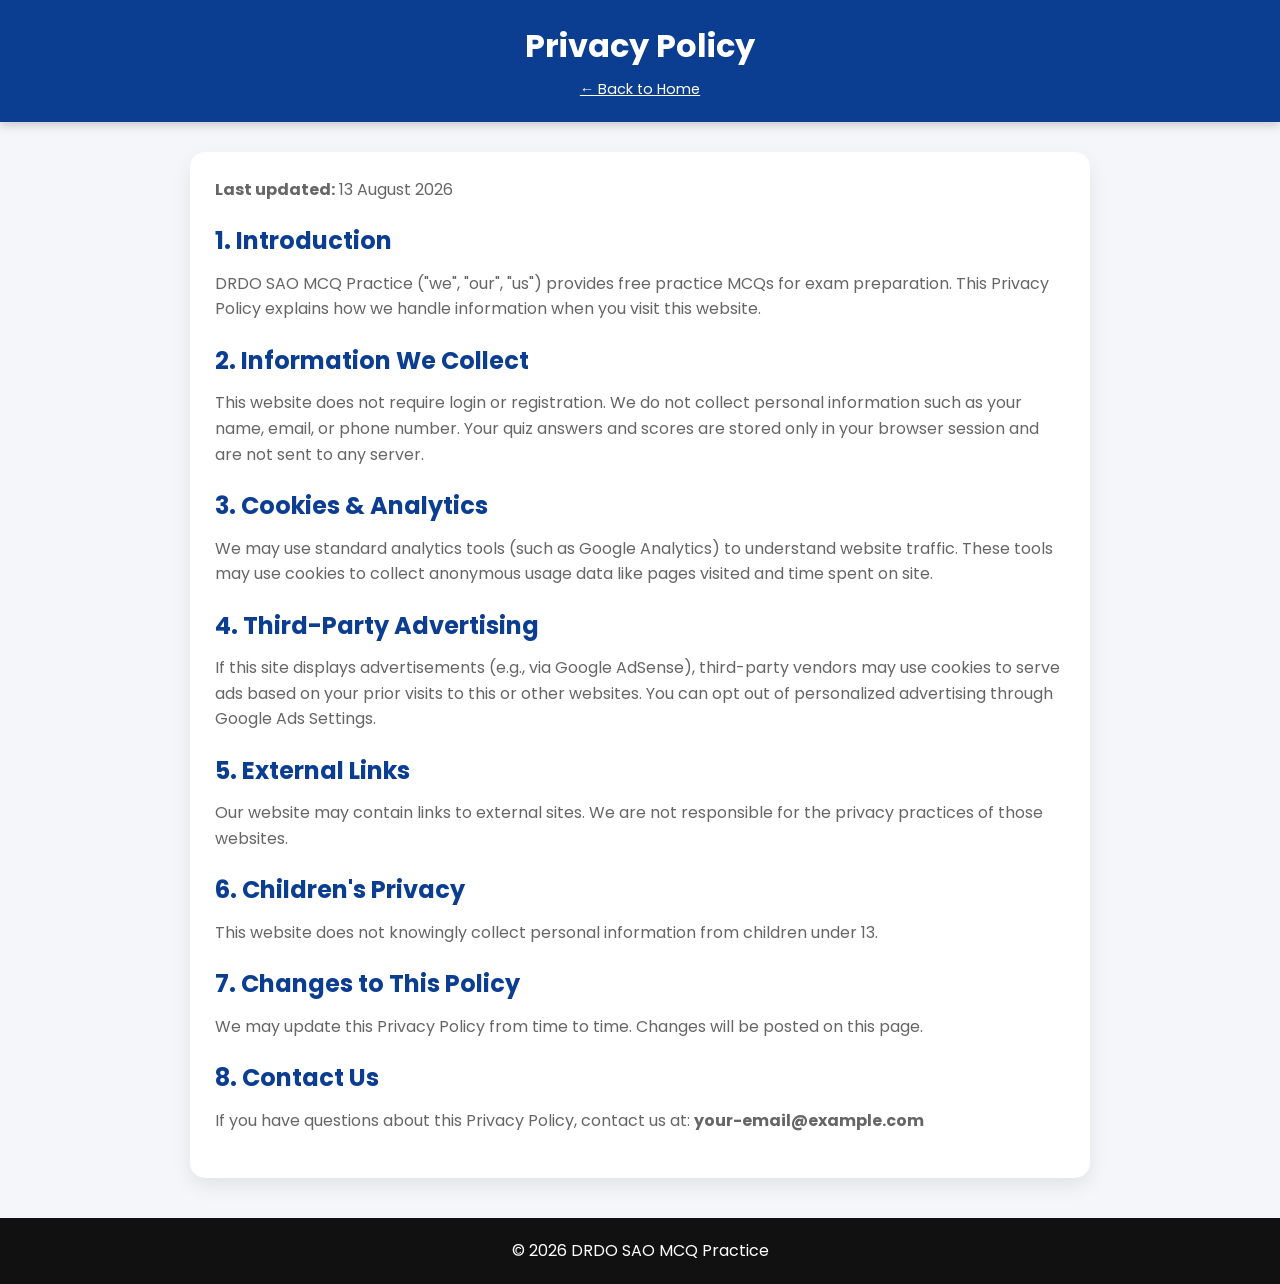
==== privacy-policy.html @ cf144092 "Add files via upload" ====
<!DOCTYPE html>
<html lang="en">
<head>
    <meta charset="UTF-8">
    <meta name="viewport" content="width=device-width, initial-scale=1.0">
    <title>Privacy Policy - DRDO SAO MCQ Practice</title>
    <meta name="description" content="Privacy Policy for DRDO SAO MCQ Practice website.">
    <meta name="robots" content="index, follow">
    <link rel="canonical" href="https://yourdomain.com/privacy-policy.html">
    <link href="https://fonts.googleapis.com/css2?family=Poppins:wght@300;400;500;600;700&display=swap" rel="stylesheet">
    <link rel="stylesheet" href="style.css">
</head>
<body>
    <header>
        <h1>Privacy Policy</h1>
        <a href="index.html" style="color:#fff;text-decoration:underline;font-size:0.9rem;">← Back to Home</a>
    </header>

    <div class="container">
        <div class="card" style="text-align:left;">
            <p><strong>Last updated:</strong> 13 August 2026</p>

            <h2 style="margin-top:20px;color:#0b3d91;">1. Introduction</h2>
            <p>DRDO SAO MCQ Practice ("we", "our", "us") provides free practice MCQs for exam preparation. This Privacy Policy explains how we handle information when you visit this website.</p>

            <h2 style="margin-top:20px;color:#0b3d91;">2. Information We Collect</h2>
            <p>This website does not require login or registration. We do not collect personal information such as your name, email, or phone number. Your quiz answers and scores are stored only in your browser session and are not sent to any server.</p>

            <h2 style="margin-top:20px;color:#0b3d91;">3. Cookies & Analytics</h2>
            <p>We may use standard analytics tools (such as Google Analytics) to understand website traffic. These tools may use cookies to collect anonymous usage data like pages visited and time spent on site.</p>

            <h2 style="margin-top:20px;color:#0b3d91;">4. Third-Party Advertising</h2>
            <p>If this site displays advertisements (e.g., via Google AdSense), third-party vendors may use cookies to serve ads based on your prior visits to this or other websites. You can opt out of personalized advertising through Google Ads Settings.</p>

            <h2 style="margin-top:20px;color:#0b3d91;">5. External Links</h2>
            <p>Our website may contain links to external sites. We are not responsible for the privacy practices of those websites.</p>

            <h2 style="margin-top:20px;color:#0b3d91;">6. Children's Privacy</h2>
            <p>This website does not knowingly collect personal information from children under 13.</p>

            <h2 style="margin-top:20px;color:#0b3d91;">7. Changes to This Policy</h2>
            <p>We may update this Privacy Policy from time to time. Changes will be posted on this page.</p>

            <h2 style="margin-top:20px;color:#0b3d91;">8. Contact Us</h2>
            <p>If you have questions about this Privacy Policy, contact us at: <strong>your-email@example.com</strong></p>
        </div>
    </div>

    <footer>
        <p>© 2026 DRDO SAO MCQ Practice</p>
    </footer>
</body>
</html>
---- style.css ----
* {
    margin: 0;
    padding: 0;
    box-sizing: border-box;
    font-family: 'Poppins', sans-serif;
}

body {
    background: #f4f6f9;
    color: #222;
    line-height: 1.6;
}

header {
    background: #0b3d91;
    color: #fff;
    padding: 20px;
    text-align: center;
    box-shadow: 0 3px 10px rgba(0,0,0,.2);
}

header h1 {
    font-size: 2rem;
    margin-bottom: 5px;
}

.container {
    width: 90%;
    max-width: 900px;
    margin: 30px auto;
}

.grid {
    display: grid;
    grid-template-columns: repeat(auto-fit, minmax(280px, 1fr));
    gap: 25px;
}

.card {
    background: #fff;
    padding: 25px;
    border-radius: 15px;
    box-shadow: 0 8px 20px rgba(0,0,0,.08);
    transition: transform .3s;
}

.grid .card:hover {
    transform: translateY(-8px);
}

.card h2 {
    color: #0b3d91;
    margin-bottom: 10px;
}

.card p {
    color: #666;
    margin-bottom: 20px;
}

.btn {
    display: inline-block;
    padding: 12px 24px;
    background: #0b3d91;
    color: #fff;
    text-decoration: none;
    border-radius: 8px;
    font-weight: 600;
    border: none;
    cursor: pointer;
    transition: background .3s;
}

.btn:hover {
    background: #082b66;
}

.quiz-header {
    display: flex;
    justify-content: space-between;
    align-items: center;
    border-bottom: 2px solid #eee;
    padding-bottom: 15px;
    margin-bottom: 20px;
}

.score-board {
    font-weight: 600;
    background: #eef3fc;
    color: #0b3d91;
    padding: 6px 14px;
    border-radius: 20px;
}

.question-text {
    font-size: 1.15rem;
    color: #333;
    margin-bottom: 20px;
}

.options-container {
    display: flex;
    flex-direction: column;
    gap: 12px;
    margin-bottom: 20px;
}

.option {
    width: 100%;
    text-align: left;
    padding: 12px 18px;
    background: #f8f9fa;
    border: 2px solid #e2e8f0;
    border-radius: 8px;
    font-size: 1rem;
    cursor: pointer;
    transition: all .2s;
}

.option:hover:not(:disabled) {
    background: #edf2f7;
    border-color: #cbd5e0;
}

.option:disabled {
    cursor: not-allowed;
}

.explanation-box {
    margin-top: 15px;
    padding: 12px 15px;
    background: #eef6ff;
    border-left: 4px solid #0b3d91;
    border-radius: 4px;
    font-size: 0.95rem;
}

.nav-buttons {
    display: flex;
    justify-content: space-between;
    margin-top: 25px;
}

footer {
    margin-top: 40px;
    padding: 20px;
    background: #111;
    color: #fff;
    text-align: center;
}
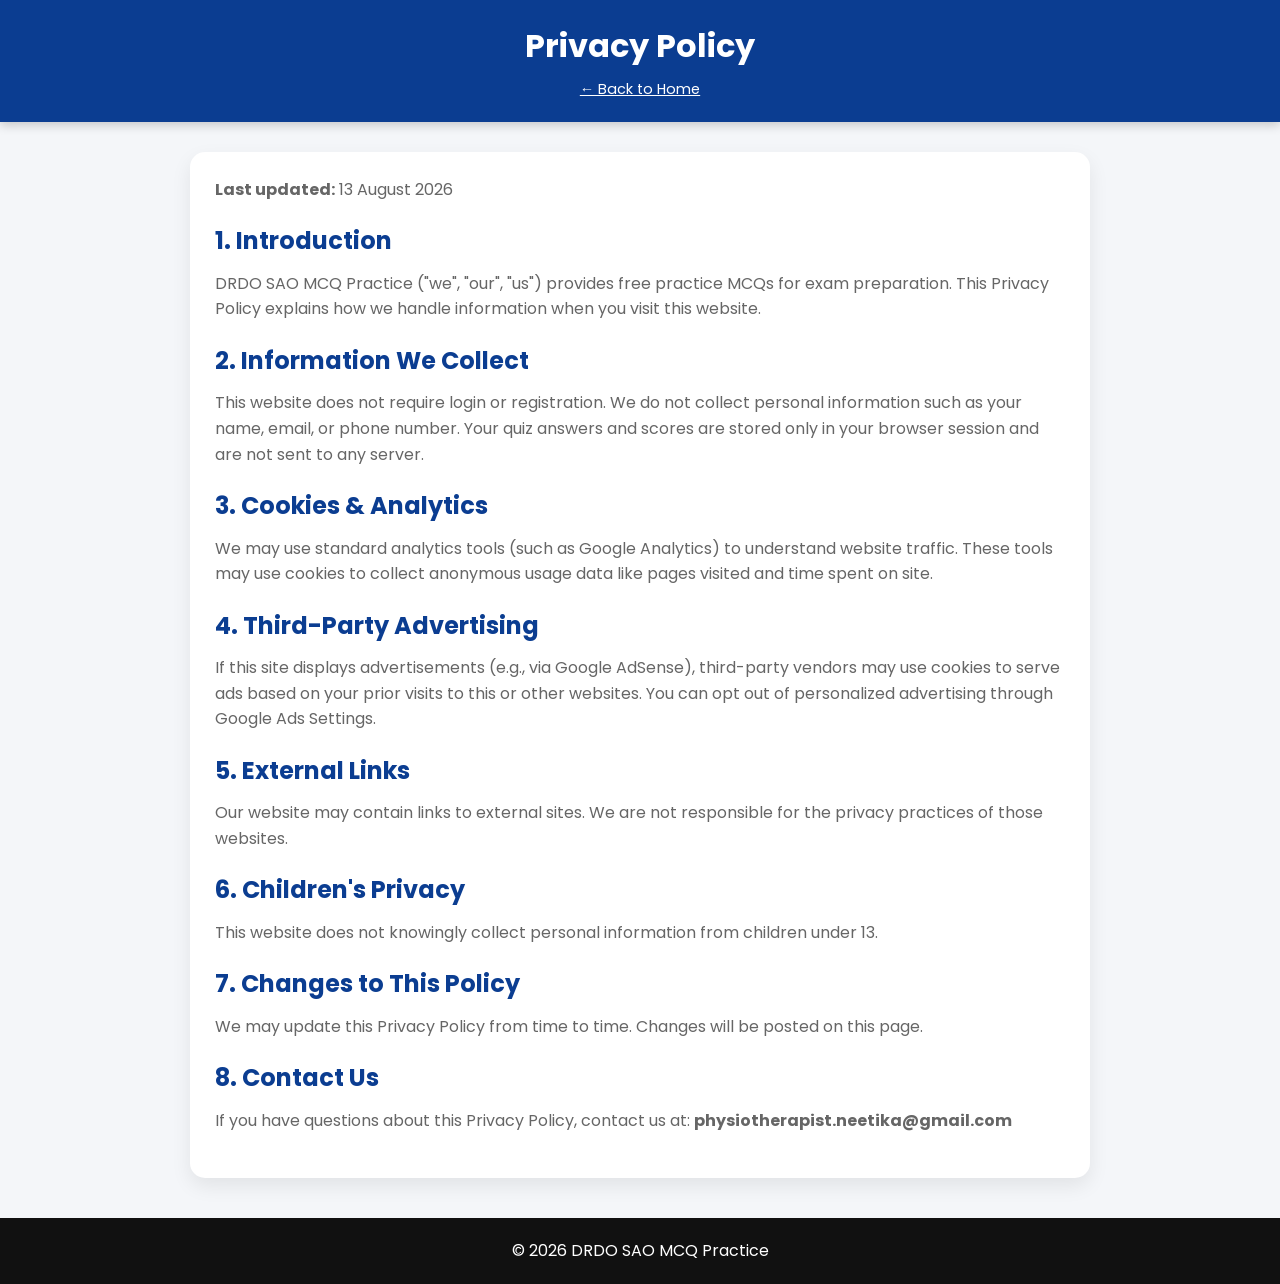
==== commit f0f3a56b: "Add files via upload" ====
--- a/privacy-policy.html
+++ b/privacy-policy.html
@@ -42,7 +42,7 @@
             <p>We may update this Privacy Policy from time to time. Changes will be posted on this page.</p>
 
             <h2 style="margin-top:20px;color:#0b3d91;">8. Contact Us</h2>
-            <p>If you have questions about this Privacy Policy, contact us at: <strong>your-email@example.com</strong></p>
+            <p>If you have questions about this Privacy Policy, contact us at: <strong>physiotherapist.neetika@gmail.com</strong></p>
         </div>
     </div>
 
